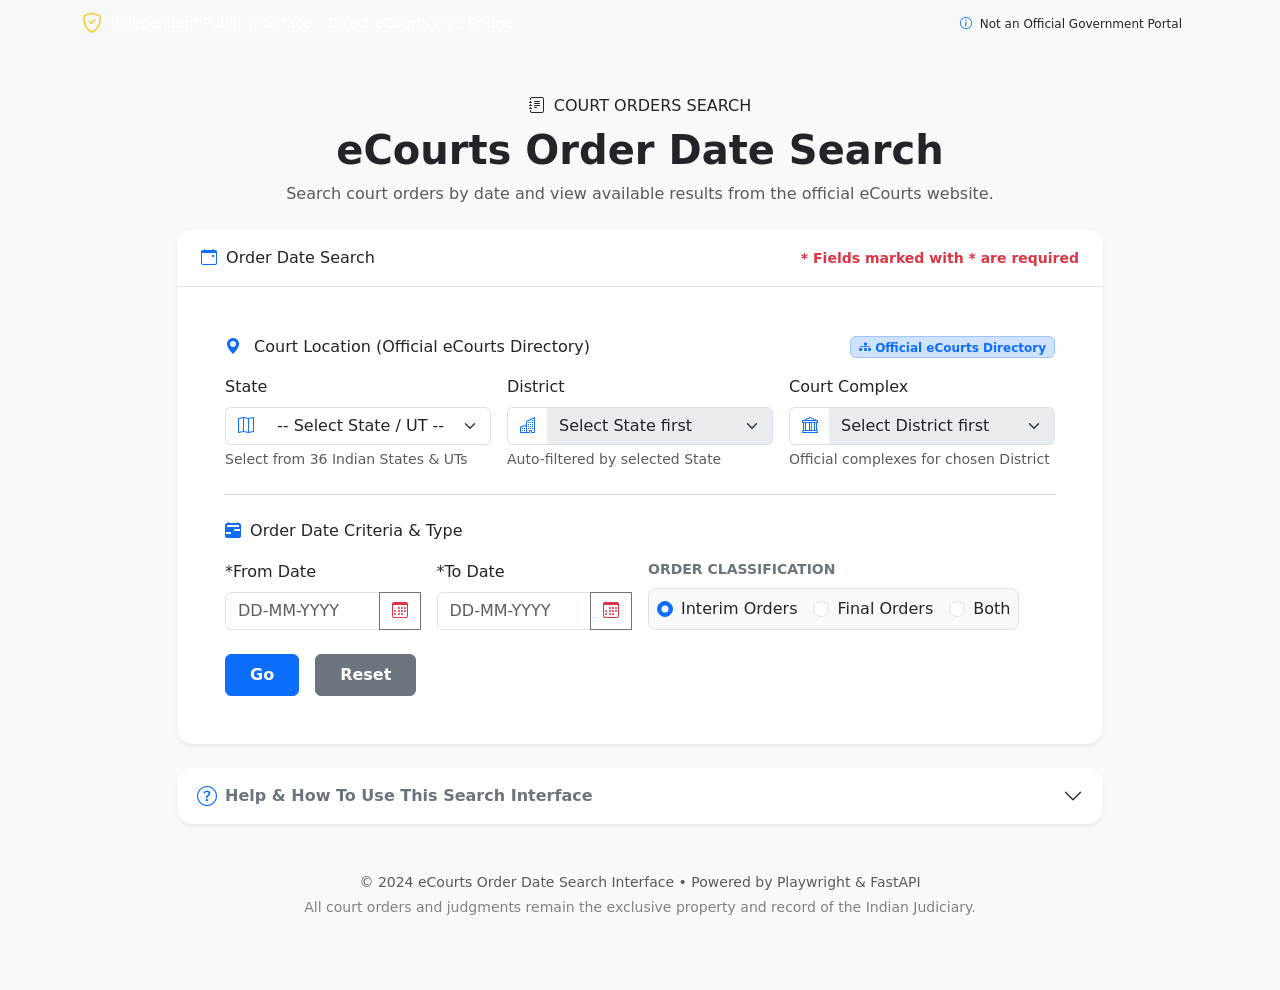
==== app/public/index.html @ ac0c46b9 "Restructure repository into app/ and tests/ layout with automated CAPTCHA and updated documentation" ====
<!DOCTYPE html>
<html lang="en">
<head>
    <meta charset="UTF-8">
    <meta name="viewport" content="width=device-width, initial-scale=1.0">
    <title>eCourts Order Date Search | Official Order Retrieval</title>
    <meta name="description" content="Search court orders by date and view available results from the official eCourts website. Independent search portal.">
    
    <!-- Google Fonts: Inter -->
    <link rel="preconnect" href="https://fonts.googleapis.com">
    <link rel="preconnect" href="https://fonts.gstatic.com" crossorigin>
    <link href="https://fonts.googleapis.com/css2?family=Inter:wght@300;400;500;600;700&display=swap" rel="stylesheet">
    
    <!-- Bootstrap 5 CSS -->
    <link href="https://cdn.jsdelivr.net/npm/bootstrap@5.3.3/dist/css/bootstrap.min.css" rel="stylesheet">
    <!-- Bootstrap Icons -->
    <link rel="stylesheet" href="https://cdn.jsdelivr.net/npm/bootstrap-icons@1.11.3/font/bootstrap-icons.min.css">
    
    <!-- Custom CSS -->
    <link rel="stylesheet" href="/static/styles.css">
</head>
<body class="bg-light">

    <!-- Top Navigation / Disclaimer Banner -->
    <header class="navbar-banner py-2 text-white">
        <div class="container d-flex justify-content-between align-items-center flex-wrap gap-2">
            <div class="d-flex align-items-center gap-2">
                <i class="bi bi-shield-check text-warning fs-5"></i>
                <span class="small fw-medium">Independent Public Interface &bull; Direct eCourts Live Bridge</span>
            </div>
            <div class="badge bg-light text-dark fw-normal rounded-pill px-3 py-1">
                <i class="bi bi-info-circle me-1 text-primary"></i> Not an Official Government Portal
            </div>
        </div>
    </header>

    <main class="container my-4 my-md-5">
        <!-- Main Card Container -->
        <div class="row justify-content-center">
            <div class="col-12 col-xl-10">

                <!-- Header Section -->
                <div class="text-center mb-4">
                    <div class="portal-badge mb-2">
                        <i class="bi bi-journal-text me-1"></i> COURT ORDERS SEARCH
                    </div>
                    <h1 class="portal-title fw-bold">eCourts Order Date Search</h1>
                    <p class="portal-subtitle text-muted mx-auto">
                        Search court orders by date and view available results from the official eCourts website.
                    </p>
                </div>

                <!-- Search Card -->
                <div class="card shadow-sm border-0 rounded-4 overflow-hidden search-card">
                    <div class="card-header bg-white border-bottom py-3 px-4 d-flex justify-content-between align-items-center flex-wrap gap-2">
                        <div class="d-flex align-items-center gap-2">
                            <span class="active-tab-indicator">
                                <i class="bi bi-calendar-event text-primary me-1"></i> Order Date Search
                            </span>
                        </div>
                        <span class="text-danger small fw-semibold">
                            * Fields marked with * are required
                        </span>
                    </div>

                    <div class="card-body p-4 p-md-5">
                        <form id="orderDateSearchForm" novalidate>
                            
                            <!-- Location Section -->
                            <div class="d-flex align-items-center justify-content-between mb-3 flex-wrap gap-2">
                                <div class="section-label mb-0">
                                    <i class="bi bi-geo-alt-fill text-primary me-2"></i>
                                    <span>Court Location (Official eCourts Directory)</span>
                                </div>
                                <span class="badge bg-primary-subtle text-primary border border-primary-subtle px-2 py-1 small">
                                    <i class="bi bi-diagram-3-fill me-1"></i>Official eCourts Directory
                                </span>
                            </div>

                            <div class="row g-3 mb-4">
                                <!-- State Dropdown -->
                                <div class="col-md-4">
                                    <label for="stateSelect" class="form-label required-field">State</label>
                                    <div class="input-group">
                                        <span class="input-group-text bg-white border-end-0"><i class="bi bi-map text-primary"></i></span>
                                        <select class="form-select border-start-0" id="stateSelect" name="state" required>
                                            <option value="" selected disabled>-- Select State / UT --</option>
                                            <option value="Andaman and Nicobar" data-state-code="28">Andaman and Nicobar</option>
                                            <option value="Andhra Pradesh" data-state-code="2">Andhra Pradesh</option>
                                            <option value="Arunachal Pradesh" data-state-code="36">Arunachal Pradesh</option>
                                            <option value="Assam" data-state-code="6">Assam</option>
                                            <option value="Bihar" data-state-code="8">Bihar</option>
                                            <option value="Chandigarh" data-state-code="27">Chandigarh</option>
                                            <option value="Chhattisgarh" data-state-code="18">Chhattisgarh</option>
                                            <option value="Dadra and Nagar Haveli and Daman and Diu" data-state-code="Dadra and Nagar Haveli and Daman and Diu">Dadra and Nagar Haveli and Daman and Diu</option>
                                            <option value="Delhi" data-state-code="26">Delhi</option>
                                            <option value="Goa" data-state-code="30">Goa</option>
                                            <option value="Gujarat" data-state-code="17">Gujarat</option>
                                            <option value="Haryana" data-state-code="Haryana">Haryana</option>
                                            <option value="Himachal Pradesh" data-state-code="Himachal Pradesh">Himachal Pradesh</option>
                                            <option value="Jammu and Kashmir" data-state-code="Jammu and Kashmir">Jammu and Kashmir</option>
                                            <option value="Jharkhand" data-state-code="Jharkhand">Jharkhand</option>
                                            <option value="Karnataka" data-state-code="Karnataka">Karnataka</option>
                                            <option value="Kerala" data-state-code="Kerala">Kerala</option>
                                            <option value="Ladakh" data-state-code="Ladakh">Ladakh</option>
                                            <option value="Lakshadweep" data-state-code="Lakshadweep">Lakshadweep</option>
                                            <option value="Madhya Pradesh" data-state-code="Madhya Pradesh">Madhya Pradesh</option>
                                            <option value="Maharashtra" data-state-code="Maharashtra">Maharashtra</option>
                                            <option value="Manipur" data-state-code="Manipur">Manipur</option>
                                            <option value="Meghalaya" data-state-code="Meghalaya">Meghalaya</option>
                                            <option value="Mizoram" data-state-code="Mizoram">Mizoram</option>
                                            <option value="Nagaland" data-state-code="Nagaland">Nagaland</option>
                                            <option value="Odisha" data-state-code="Odisha">Odisha</option>
                                            <option value="Puducherry" data-state-code="Puducherry">Puducherry</option>
                                            <option value="Punjab" data-state-code="Punjab">Punjab</option>
                                            <option value="Rajasthan" data-state-code="Rajasthan">Rajasthan</option>
                                            <option value="Sikkim" data-state-code="Sikkim">Sikkim</option>
                                            <option value="Tamil Nadu" data-state-code="Tamil Nadu">Tamil Nadu</option>
                                            <option value="Telangana" data-state-code="Telangana">Telangana</option>
                                            <option value="Tripura" data-state-code="Tripura">Tripura</option>
                                            <option value="Uttar Pradesh" data-state-code="Uttar Pradesh">Uttar Pradesh</option>
                                            <option value="Uttarakhand" data-state-code="Uttarakhand">Uttarakhand</option>
                                            <option value="West Bengal" data-state-code="West Bengal">West Bengal</option>
                                        </select>
                                    </div>
                                    <div class="invalid-feedback" id="stateFeedback">Please select a valid State.</div>
                                    <div class="form-text small text-muted">Select from 36 Indian States &amp; UTs</div>
                                </div>

                                <!-- District Dropdown -->
                                <div class="col-md-4">
                                    <label for="districtSelect" class="form-label required-field">District</label>
                                    <div class="input-group">
                                        <span class="input-group-text bg-white border-end-0"><i class="bi bi-buildings text-primary"></i></span>
                                        <select class="form-select border-start-0" id="districtSelect" name="district" required disabled>
                                            <option value="" selected disabled>Select State first</option>
                                        </select>
                                    </div>
                                    <div class="invalid-feedback" id="districtFeedback">Please select a District.</div>
                                    <div class="form-text small text-muted">Auto-filtered by selected State</div>
                                </div>

                                <!-- Court Complex Dropdown -->
                                <div class="col-md-4">
                                    <label for="courtComplexSelect" class="form-label required-field">Court Complex</label>
                                    <div class="input-group">
                                        <span class="input-group-text bg-white border-end-0"><i class="bi bi-bank text-primary"></i></span>
                                        <select class="form-select border-start-0" id="courtComplexSelect" name="court_complex" required disabled>
                                            <option value="" selected disabled>Select District first</option>
                                        </select>
                                    </div>
                                    <div class="invalid-feedback" id="courtComplexFeedback">Please select a Court Complex.</div>
                                    <div class="form-text small text-muted">Official complexes for chosen District</div>
                                </div>
                            </div>

                            <hr class="my-4 text-muted opacity-25">

                            <!-- Order Date Fields (matching screenshot) -->
                            <div class="section-label mb-3">
                                <i class="bi bi-calendar2-range-fill text-primary me-1"></i>
                                <span>Order Date Criteria &amp; Type</span>
                            </div>

                            <div class="row g-3 align-items-center mb-4">
                                <!-- From Date -->
                                <div class="col-12 col-md-4 col-lg-3">
                                    <label for="fromDateInput" class="form-label required-field">*From Date</label>
                                    <div class="input-group">
                                        <input type="text" class="form-control" id="fromDateInput" name="from_date" placeholder="DD-MM-YYYY" required pattern="\d{2}-\d{2}-\d{4}">
                                        <button class="btn btn-outline-secondary datepicker-btn" type="button" id="fromDateBtn" title="Choose date">
                                            <i class="bi bi-calendar3 text-danger"></i>
                                        </button>
                                        <input type="date" id="nativeFromDate" class="visually-hidden">
                                    </div>
                                    <div class="invalid-feedback" id="fromDateFeedback">Valid DD-MM-YYYY required.</div>
                                </div>

                                <!-- To Date -->
                                <div class="col-12 col-md-4 col-lg-3">
                                    <label for="toDateInput" class="form-label required-field">*To Date</label>
                                    <div class="input-group">
                                        <input type="text" class="form-control" id="toDateInput" name="to_date" placeholder="DD-MM-YYYY" required pattern="\d{2}-\d{2}-\d{4}">
                                        <button class="btn btn-outline-secondary datepicker-btn" type="button" id="toDateBtn" title="Choose date">
                                            <i class="bi bi-calendar3 text-danger"></i>
                                        </button>
                                        <input type="date" id="nativeToDate" class="visually-hidden">
                                    </div>
                                    <div class="invalid-feedback" id="toDateFeedback">Valid DD-MM-YYYY required.</div>
                                </div>

                                <!-- Order Type Radio Buttons -->
                                <div class="col-12 col-md-12 col-lg-6">
                                    <label class="form-label d-block text-secondary small fw-bold text-uppercase">Order Classification</label>
                                    <div class="order-type-radios p-2 rounded-3 bg-light border d-inline-flex flex-wrap gap-3">
                                        <div class="form-check form-check-inline m-0">
                                            <input class="form-check-input" type="radio" name="order_type" id="orderTypeInterim" value="interim" checked>
                                            <label class="form-check-label fw-medium" for="orderTypeInterim">Interim Orders</label>
                                        </div>
                                        <div class="form-check form-check-inline m-0">
                                            <input class="form-check-input" type="radio" name="order_type" id="orderTypeFinal" value="final">
                                            <label class="form-check-label fw-medium" for="orderTypeFinal">Final Orders</label>
                                        </div>
                                        <div class="form-check form-check-inline m-0">
                                            <input class="form-check-input" type="radio" name="order_type" id="orderTypeBoth" value="both">
                                            <label class="form-check-label fw-medium" for="orderTypeBoth">Both</label>
                                        </div>
                                    </div>
                                </div>
                            </div>

                            <!-- CAPTCHA Section (Hidden - 100% Automated by Backend) -->
                            <div class="captcha-container-box p-3 rounded-3 border mb-4 bg-white shadow-xs d-none" id="captchaSection">
                                <div class="row align-items-center g-3">
                                    <div class="col-auto">
                                        <label class="form-label fw-semibold text-secondary mb-0">Captcha</label>
                                    </div>
                                    
                                    <!-- Captcha Image Display Box -->
                                    <div class="col-auto">
                                        <div class="captcha-display-frame d-flex align-items-center justify-content-center border rounded px-2" id="captchaFrame">
                                            <img id="captchaImage" src="" alt="CAPTCHA" class="d-none">
                                            <span id="captchaPlaceholderText" class="text-muted small fst-italic">Generated on search</span>
                                        </div>
                                    </div>

                                    <!-- Captcha Controls: Audio and Refresh -->
                                    <div class="col-auto d-flex gap-1">
                                        <button type="button" class="btn btn-outline-secondary btn-sm" id="captchaAudioBtn" title="Play Captcha Audio">
                                            <i class="bi bi-volume-up-fill"></i>
                                        </button>
                                        <button type="button" class="btn btn-outline-secondary btn-sm" id="captchaRefreshBtn" title="Refresh Captcha">
                                            <i class="bi bi-arrow-repeat"></i>
                                        </button>
                                    </div>

                                    <!-- Captcha Input Field -->
                                    <div class="col-12 col-sm-auto d-flex align-items-center gap-2">
                                        <label for="captchaInput" class="form-label required-field mb-0 text-nowrap">*Enter Captcha</label>
                                        <input type="text" class="form-control" id="captchaInput" name="captcha" placeholder="Enter Captcha" style="max-width: 170px;" autocomplete="off" disabled>
                                    </div>
                                    <div class="col-12 d-none" id="captchaHelperMessage">
                                        <div class="small text-primary">
                                            <i class="bi bi-info-circle me-1"></i> Click <strong>Go</strong> to begin; if CAPTCHA verification is required, it will appear here for you to solve.
                                        </div>
                                    </div>
                                </div>
                            </div>

                            <!-- Action Buttons: Go and Reset -->
                            <div class="d-flex align-items-center gap-3 mt-4">
                                <button type="submit" class="btn btn-primary px-4 py-2 fw-semibold d-flex align-items-center gap-2" id="goButton">
                                    <span class="spinner-border spinner-border-sm d-none" id="goSpinner" role="status" aria-hidden="true"></span>
                                    <span id="goButtonText">Go</span>
                                </button>
                                <button type="button" class="btn btn-secondary px-4 py-2 fw-semibold" id="resetButton">
                                    Reset
                                </button>
                            </div>

                        </form>
                    </div>
                </div>

                <!-- Status Feedback & Alerts Box -->
                <div class="mt-4" id="statusContainer" style="display: none;">
                    <div class="alert alert-dismissible fade show d-flex align-items-start gap-3 p-3 rounded-3 shadow-xs" id="statusAlert" role="alert">
                        <div id="statusIcon" class="fs-4"></div>
                        <div class="flex-grow-1">
                            <h6 class="alert-heading fw-bold mb-1" id="statusTitle">Searching...</h6>
                            <p class="mb-0 small" id="statusMessage">Processing your request...</p>
                            <!-- Progress Bar for searching state -->
                            <div class="progress mt-2 d-none" id="statusProgressBar" style="height: 6px;">
                                <div class="progress-bar progress-bar-striped progress-bar-animated bg-primary" role="progressbar" style="width: 100%"></div>
                            </div>
                        </div>
                        <button type="button" class="btn-close" data-bs-dismiss="alert" aria-label="Close"></button>
                    </div>
                </div>

                <!-- Results Section -->
                <div class="card shadow-sm border-0 rounded-4 overflow-hidden mt-4 d-none" id="resultsCard">
                    <div class="card-header bg-white py-3 px-4 d-flex justify-content-between align-items-center flex-wrap gap-2">
                        <div class="d-flex align-items-center gap-2">
                            <i class="bi bi-table text-primary fs-5"></i>
                            <h5 class="fw-bold mb-0">Court Order Records</h5>
                            <span class="badge bg-primary rounded-pill ms-2" id="resultsCountBadge">0 Orders</span>
                        </div>
                        <button class="btn btn-outline-secondary btn-sm" id="exportCsvBtn" title="Export displayed table">
                            <i class="bi bi-download me-1"></i> Export View
                        </button>
                    </div>
                    <div class="card-body p-0">
                        <div class="table-responsive">
                            <table class="table table-hover align-middle mb-0" id="resultsTable">
                                <thead class="table-light">
                                    <tr>
                                        <th scope="col" style="width: 60px;">#</th>
                                        <th scope="col">Case Number &amp; Type</th>
                                        <th scope="col">Party Names</th>
                                        <th scope="col">Order Date</th>
                                        <th scope="col">Order Type / No</th>
                                        <th scope="col">Presiding Court / Judge</th>
                                        <th scope="col" class="text-center" style="width: 170px;">Official Document</th>
                                    </tr>
                                </thead>
                                <tbody id="resultsTableBody">
                                    <!-- Rendered dynamically -->
                                </tbody>
                            </table>
                        </div>
                    </div>
                    <div class="card-footer bg-white text-muted small py-2 px-4 border-top">
                        <i class="bi bi-info-circle me-1 text-primary"></i> Document links open the official order directly from the eCourts portal in a new tab.
                    </div>
                </div>

                <!-- Collapsible Help / How To Section -->
                <div class="accordion shadow-sm rounded-4 border-0 mt-4 overflow-hidden" id="helpAccordion">
                    <div class="accordion-item border-0">
                        <h2 class="accordion-header" id="headingHelp">
                            <button class="accordion-button collapsed fw-semibold text-secondary bg-white" type="button" data-bs-toggle="collapse" data-bs-target="#collapseHelp" aria-expanded="false" aria-controls="collapseHelp">
                                <i class="bi bi-question-circle text-primary me-2 fs-5"></i> Help &amp; How To Use This Search Interface
                            </button>
                        </h2>
                        <div id="collapseHelp" class="accordion-collapse collapse" aria-labelledby="headingHelp" data-bs-parent="#helpAccordion">
                            <div class="accordion-body bg-white pt-2 pb-4 px-4 text-secondary">
                                <div class="row g-4">
                                    <div class="col-md-6">
                                        <h6 class="fw-bold text-dark"><i class="bi bi-1-circle-fill text-primary me-1"></i> Entering Location Fields</h6>
                                        <p class="small mb-2">
                                            Type the exact or standard names of the <strong>State</strong>, <strong>District</strong>, and <strong>Court Complex</strong>.
                                            Leading and trailing spaces are automatically trimmed.
                                        </p>
                                        <div class="p-2 bg-light rounded small">
                                            <strong>Example:</strong><br>
                                            State: <code>Delhi</code><br>
                                            District: <code>New Delhi</code><br>
                                            Court Complex: <code>Patiala House Courts</code>
                                        </div>
                                    </div>

                                    <div class="col-md-6">
                                        <h6 class="fw-bold text-dark"><i class="bi bi-2-circle-fill text-primary me-1"></i> Order Date Criteria</h6>
                                        <p class="small mb-2">
                                            Enter the date range in <code>DD-MM-YYYY</code> format. 
                                            You can click the calendar icon to use the system date picker.
                                        </p>
                                        <ul class="small mb-0 ps-3">
                                            <li><strong>Interim Orders:</strong> Orders issued during proceedings.</li>
                                            <li><strong>Final Orders:</strong> Concluding judgments and decrees.</li>
                                            <li><strong>Both:</strong> Retrieves all available orders.</li>
                                        </ul>
                                    </div>

                                    <div class="col-md-6">
                                        <h6 class="fw-bold text-dark"><i class="bi bi-3-circle-fill text-primary me-1"></i> CAPTCHA Verification</h6>
                                        <p class="small mb-0">
                                            When you click <strong>Go</strong>, the automated browser connects to the portal. If the official portal presents a CAPTCHA challenge, the challenge image will be displayed on screen. Type the characters into the <strong>*Enter Captcha</strong> box and submit to continue.
                                        </p>
                                    </div>

                                    <div class="col-md-6">
                                        <h6 class="fw-bold text-dark"><i class="bi bi-4-circle-fill text-primary me-1"></i> Official Document Links</h6>
                                        <p class="small mb-0">
                                            When results are found, click <strong>Open Official Order</strong>. It opens the authentic eCourts PDF link in a new secure browser tab. No copies are saved locally.
                                        </p>
                                    </div>
                                </div>
                            </div>
                        </div>
                    </div>
                </div>

                <!-- Footer -->
                <footer class="text-center text-muted small mt-5 mb-4">
                    <p class="mb-1">&copy; 2024 eCourts Order Date Search Interface &bull; Powered by Playwright &amp; FastAPI</p>
                    <p class="opacity-75">All court orders and judgments remain the exclusive property and record of the Indian Judiciary.</p>
                </footer>

            </div>
        </div>
    </main>

    <!-- Bootstrap 5 JS Bundle -->
    <script src="https://cdn.jsdelivr.net/npm/bootstrap@5.3.3/dist/js/bootstrap.bundle.min.js"></script>

    <!-- Modular Custom JavaScript Files -->
    <script src="/static/search_results.js"></script>
    <script src="/static/search.js"></script>
    <script src="/static/app.js"></script>
</body>
</html>
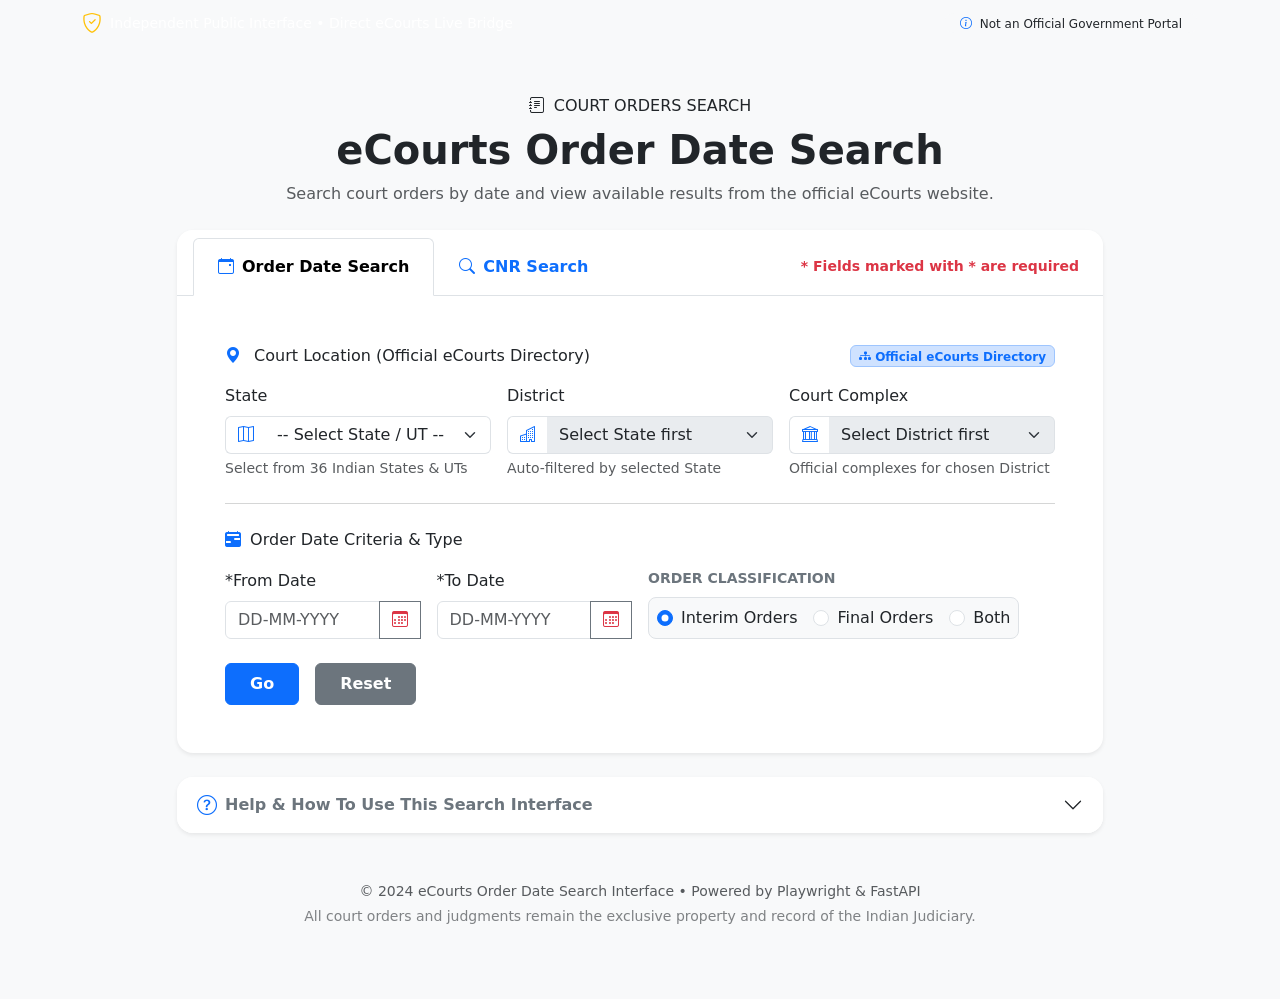
==== commit 95d4d0c7: "new changes" ====
--- a/app/public/index.html
+++ b/app/public/index.html
@@ -50,21 +50,48 @@
                     </p>
                 </div>
 
-                <!-- Search Card -->
+                <!-- Search Card with Order Date and CNR Tabs -->
                 <div class="card shadow-sm border-0 rounded-4 overflow-hidden search-card">
-                    <div class="card-header bg-white border-bottom py-3 px-4 d-flex justify-content-between align-items-center flex-wrap gap-2">
-                        <div class="d-flex align-items-center gap-2">
-                            <span class="active-tab-indicator">
-                                <i class="bi bi-calendar-event text-primary me-1"></i> Order Date Search
+                    <!-- Tab Navigation Header -->
+                    <div class="card-header bg-white border-bottom p-0">
+                        <div class="d-flex justify-content-between align-items-center flex-wrap px-3 pt-2">
+                            <ul class="nav nav-tabs border-0 search-tabs-nav m-0" id="searchTabNav" role="tablist">
+                                <li class="nav-item" role="presentation">
+                                    <button class="nav-link active py-3 px-4 fw-semibold search-tab-btn" 
+                                            id="tab-order-date" 
+                                            data-bs-toggle="tab" 
+                                            data-bs-target="#pane-order-date" 
+                                            type="button" 
+                                            role="tab" 
+                                            aria-controls="pane-order-date" 
+                                            aria-selected="true">
+                                        <i class="bi bi-calendar-event me-2 text-primary"></i>Order Date Search
+                                    </button>
+                                </li>
+                                <li class="nav-item" role="presentation">
+                                    <button class="nav-link py-3 px-4 fw-semibold search-tab-btn" 
+                                            id="tab-cnr" 
+                                            data-bs-toggle="tab" 
+                                            data-bs-target="#pane-cnr" 
+                                            type="button" 
+                                            role="tab" 
+                                            aria-controls="pane-cnr" 
+                                            aria-selected="false">
+                                        <i class="bi bi-search me-2 text-primary"></i>CNR Search
+                                    </button>
+                                </li>
+                            </ul>
+                            <span class="text-danger small fw-semibold my-2 me-2">
+                                * Fields marked with * are required
                             </span>
                         </div>
-                        <span class="text-danger small fw-semibold">
-                            * Fields marked with * are required
-                        </span>
                     </div>
 
                     <div class="card-body p-4 p-md-5">
-                        <form id="orderDateSearchForm" novalidate>
+                        <div class="tab-content" id="searchTabContent">
+                            <!-- TAB 1: Order Date Search Pane -->
+                            <div class="tab-pane fade show active" id="pane-order-date" role="tabpanel" aria-labelledby="tab-order-date">
+                                <form id="orderDateSearchForm" novalidate>
                             
                             <!-- Location Section -->
                             <div class="d-flex align-items-center justify-content-between mb-3 flex-wrap gap-2">
@@ -92,35 +119,35 @@
                                             <option value="Bihar" data-state-code="8">Bihar</option>
                                             <option value="Chandigarh" data-state-code="27">Chandigarh</option>
                                             <option value="Chhattisgarh" data-state-code="18">Chhattisgarh</option>
-                                            <option value="Dadra and Nagar Haveli and Daman and Diu" data-state-code="Dadra and Nagar Haveli and Daman and Diu">Dadra and Nagar Haveli and Daman and Diu</option>
                                             <option value="Delhi" data-state-code="26">Delhi</option>
                                             <option value="Goa" data-state-code="30">Goa</option>
                                             <option value="Gujarat" data-state-code="17">Gujarat</option>
-                                            <option value="Haryana" data-state-code="Haryana">Haryana</option>
-                                            <option value="Himachal Pradesh" data-state-code="Himachal Pradesh">Himachal Pradesh</option>
-                                            <option value="Jammu and Kashmir" data-state-code="Jammu and Kashmir">Jammu and Kashmir</option>
-                                            <option value="Jharkhand" data-state-code="Jharkhand">Jharkhand</option>
-                                            <option value="Karnataka" data-state-code="Karnataka">Karnataka</option>
-                                            <option value="Kerala" data-state-code="Kerala">Kerala</option>
-                                            <option value="Ladakh" data-state-code="Ladakh">Ladakh</option>
-                                            <option value="Lakshadweep" data-state-code="Lakshadweep">Lakshadweep</option>
-                                            <option value="Madhya Pradesh" data-state-code="Madhya Pradesh">Madhya Pradesh</option>
-                                            <option value="Maharashtra" data-state-code="Maharashtra">Maharashtra</option>
-                                            <option value="Manipur" data-state-code="Manipur">Manipur</option>
-                                            <option value="Meghalaya" data-state-code="Meghalaya">Meghalaya</option>
-                                            <option value="Mizoram" data-state-code="Mizoram">Mizoram</option>
-                                            <option value="Nagaland" data-state-code="Nagaland">Nagaland</option>
-                                            <option value="Odisha" data-state-code="Odisha">Odisha</option>
-                                            <option value="Puducherry" data-state-code="Puducherry">Puducherry</option>
-                                            <option value="Punjab" data-state-code="Punjab">Punjab</option>
-                                            <option value="Rajasthan" data-state-code="Rajasthan">Rajasthan</option>
-                                            <option value="Sikkim" data-state-code="Sikkim">Sikkim</option>
-                                            <option value="Tamil Nadu" data-state-code="Tamil Nadu">Tamil Nadu</option>
-                                            <option value="Telangana" data-state-code="Telangana">Telangana</option>
-                                            <option value="Tripura" data-state-code="Tripura">Tripura</option>
-                                            <option value="Uttar Pradesh" data-state-code="Uttar Pradesh">Uttar Pradesh</option>
-                                            <option value="Uttarakhand" data-state-code="Uttarakhand">Uttarakhand</option>
-                                            <option value="West Bengal" data-state-code="West Bengal">West Bengal</option>
+                                            <option value="Haryana" data-state-code="14">Haryana</option>
+                                            <option value="Himachal Pradesh" data-state-code="5">Himachal Pradesh</option>
+                                            <option value="Jammu and Kashmir" data-state-code="12">Jammu and Kashmir</option>
+                                            <option value="Jharkhand" data-state-code="7">Jharkhand</option>
+                                            <option value="Karnataka" data-state-code="3">Karnataka</option>
+                                            <option value="Kerala" data-state-code="4">Kerala</option>
+                                            <option value="Ladakh" data-state-code="33">Ladakh</option>
+                                            <option value="Lakshadweep" data-state-code="37">Lakshadweep</option>
+                                            <option value="Madhya Pradesh" data-state-code="23">Madhya Pradesh</option>
+                                            <option value="Maharashtra" data-state-code="1">Maharashtra</option>
+                                            <option value="Manipur" data-state-code="25">Manipur</option>
+                                            <option value="Meghalaya" data-state-code="21">Meghalaya</option>
+                                            <option value="Mizoram" data-state-code="19">Mizoram</option>
+                                            <option value="Nagaland" data-state-code="34">Nagaland</option>
+                                            <option value="Odisha" data-state-code="11">Odisha</option>
+                                            <option value="Puducherry" data-state-code="35">Puducherry</option>
+                                            <option value="Punjab" data-state-code="22">Punjab</option>
+                                            <option value="Rajasthan" data-state-code="9">Rajasthan</option>
+                                            <option value="Sikkim" data-state-code="24">Sikkim</option>
+                                            <option value="Tamil Nadu" data-state-code="10">Tamil Nadu</option>
+                                            <option value="Telangana" data-state-code="29">Telangana</option>
+                                            <option value="The Dadra And Nagar Haveli And Daman And Diu" data-state-code="38">The Dadra And Nagar Haveli And Daman And Diu</option>
+                                            <option value="Tripura" data-state-code="20">Tripura</option>
+                                            <option value="Uttar Pradesh" data-state-code="13">Uttar Pradesh</option>
+                                            <option value="Uttarakhand" data-state-code="15">Uttarakhand</option>
+                                            <option value="West Bengal" data-state-code="16">West Bengal</option>
                                         </select>
                                     </div>
                                     <div class="invalid-feedback" id="stateFeedback">Please select a valid State.</div>
@@ -259,6 +286,56 @@
                             </div>
 
                         </form>
+                            </div>
+                            <!-- END TAB 1: Order Date Search Pane -->
+
+                            <!-- TAB 2: CNR Search Pane -->
+                            <div class="tab-pane fade" id="pane-cnr" role="tabpanel" aria-labelledby="tab-cnr">
+                                <form id="cnrSearchForm" novalidate>
+                                    <div class="cnr-search-container mx-auto" style="max-width: 620px;">
+                                        <!-- Header matching specification -->
+                                        <h2 class="cnr-title text-center mb-1">Search by CNR number</h2>
+                                        <p class="text-muted text-center small mb-4">Enter CNR Number, for example TSHM010063492024</p>
+
+                                        <!-- Pill-shaped 16-digit CNR input -->
+                                        <div class="mb-4">
+                                            <input type="text" 
+                                                   class="form-control form-control-lg text-center rounded-pill cnr-number-input fw-semibold" 
+                                                   id="cinoInput" 
+                                                   name="cino" 
+                                                   placeholder="Enter 16 digit CNR number" 
+                                                   maxlength="16" 
+                                                   autocomplete="off" 
+                                                   required>
+                                            <div class="invalid-feedback text-center" id="cnrFeedback">
+                                                Please enter a valid 16-character alphanumeric CNR number (e.g. TSHM010063492024).
+                                            </div>
+                                        </div>
+
+                                        <!-- Hidden automated CAPTCHA container (processed 100% in background) -->
+                                        <div class="d-none" id="cnrCaptchaSection">
+                                            <img id="cnrCaptchaImage" src="" alt="CAPTCHA">
+                                            <span id="cnrCaptchaPlaceholderText"></span>
+                                            <button type="button" id="cnrCaptchaAudioBtn"></button>
+                                            <button type="button" id="cnrCaptchaRefreshBtn"></button>
+                                            <input type="text" id="cnrCaptchaInput" name="fcaptcha_code">
+                                        </div>
+
+                                        <!-- Action Buttons: Search and Reset -->
+                                        <div class="d-flex align-items-center justify-content-center gap-3 mt-4">
+                                            <button type="submit" class="btn btn-primary px-4 py-2 fw-semibold d-flex align-items-center gap-2" id="cnrGoButton">
+                                                <span class="spinner-border spinner-border-sm d-none" id="cnrSpinner" role="status" aria-hidden="true"></span>
+                                                <span id="cnrGoButtonText">Search</span>
+                                            </button>
+                                            <button type="button" class="btn btn-secondary px-4 py-2 fw-semibold" id="cnrResetButton">
+                                                Reset
+                                            </button>
+                                        </div>
+                                    </div>
+                                </form>
+                            </div>
+                            <!-- END TAB 2: CNR Search Pane -->
+                        </div>
                     </div>
                 </div>
 
@@ -312,6 +389,31 @@
                     </div>
                     <div class="card-footer bg-white text-muted small py-2 px-4 border-top">
                         <i class="bi bi-info-circle me-1 text-primary"></i> Document links open the official order directly from the eCourts portal in a new tab.
+                    </div>
+                </div>
+
+                <!-- CNR Status Feedback & Alerts Box -->
+                <div class="mt-4" id="cnrStatusContainer" style="display: none;">
+                    <div class="alert alert-dismissible fade show d-flex align-items-start gap-3 p-3 rounded-3 shadow-xs" id="cnrStatusAlert" role="alert">
+                        <div id="cnrStatusIcon" class="fs-4"></div>
+                        <div class="flex-grow-1">
+                            <h6 class="alert-heading fw-bold mb-1" id="cnrStatusTitle">Searching...</h6>
+                            <p class="mb-0 small" id="cnrStatusMessage">Processing your request...</p>
+                            <div class="progress mt-2 d-none" id="cnrStatusProgressBar" style="height: 6px;">
+                                <div class="progress-bar progress-bar-striped progress-bar-animated bg-primary" role="progressbar" style="width: 100%"></div>
+                            </div>
+                        </div>
+                        <button type="button" class="btn-close" data-bs-dismiss="alert" aria-label="Close"></button>
+                    </div>
+                </div>
+
+                <!-- CNR Results Section (Original Official eCourts Format) -->
+                <div id="cnrResultsCard" class="mt-4 d-none">
+                    <div id="history_cnr" class="bg-white p-3 p-md-4 rounded-3 border shadow-xs">
+                        <!-- Exact casetype_list data tables rendered here -->
+                    </div>
+                    <div id="caseBusinessDiv_cnr" class="bg-white p-3 p-md-4 rounded-3 border shadow-xs mt-3" style="display: none;">
+                        <!-- Daily Status details on clicking hearing date rendered here -->
                     </div>
                 </div>
 
@@ -366,6 +468,16 @@
                                             When results are found, click <strong>Open Official Order</strong>. It opens the authentic eCourts PDF link in a new secure browser tab. No copies are saved locally.
                                         </p>
                                     </div>
+
+                                    <div class="col-md-6">
+                                        <h6 class="fw-bold text-dark"><i class="bi bi-5-circle-fill text-primary me-1"></i> CNR Number Search</h6>
+                                        <p class="small mb-2">
+                                            Enter your unique 16-character <strong>CNR Number</strong> (e.g., <code>MHAU019999992015</code>) on the <strong>CNR Search</strong> tab.
+                                        </p>
+                                        <p class="small mb-0">
+                                            The system automatically performs security verification, fetches complete case details, petitioner vs. respondent records, hearing timelines, and downloadable official court orders.
+                                        </p>
+                                    </div>
                                 </div>
                             </div>
                         </div>
@@ -382,12 +494,47 @@
         </div>
     </main>
 
+    <!-- Modal Orders / PDF Viewer (Reproducing Official eCourts Modal) -->
+    <div aria-hidden="true" aria-label="Orders panel" class="modal fade" id="modalOders" tabindex="-1">
+        <div class="modal-dialog modal-xl modal-dialog-centered">
+            <div class="modal-content shadow-lg border-0">
+                <div class="modal-header bg-light py-2 px-3">
+                    <h2 class="modal-title h5 mb-0 fw-bold">PDF Viewer</h2>
+                    <div class="d-flex align-items-center gap-2">
+                        <a id="modalOrderExternalLink" href="#" target="_blank" rel="noopener noreferrer" class="btn btn-sm btn-outline-primary d-none">
+                            <i class="bi bi-box-arrow-up-right me-1"></i> Open in New Tab
+                        </a>
+                        <button aria-label="Close" class="btn-close" data-bs-dismiss="modal" onclick="closefile()" type="button"></button>
+                    </div>
+                </div>
+                <div class="modal-body p-0" id="modal_order_body" style="min-height: 620px;">
+                </div>
+            </div>
+        </div>
+    </div>
+
+    <!-- Modal Case Acknowledgement / QR Code (Reproducing Official eCourts Modal) -->
+    <div aria-hidden="true" aria-label="View QR Code or Cause Title" aria-modal="true" class="modal fade" id="modal-ack" role="dialog" tabindex="-1">
+        <div class="modal-dialog modal-lg modal-dialog-centered">
+            <div class="modal-content shadow-lg border-0">
+                <div class="modal-header bg-light py-2 px-3">
+                    <h2 class="modal-title h5 mb-0 fw-bold">Acknowlegement</h2>
+                    <button aria-label="Close" class="btn-close" data-bs-dismiss="modal" type="button"></button>
+                </div>
+                <div class="modal-body p-4" id="modal_ack_body">
+                </div>
+            </div>
+        </div>
+    </div>
+
     <!-- Bootstrap 5 JS Bundle -->
     <script src="https://cdn.jsdelivr.net/npm/bootstrap@5.3.3/dist/js/bootstrap.bundle.min.js"></script>
 
     <!-- Modular Custom JavaScript Files -->
-    <script src="/static/search_results.js"></script>
-    <script src="/static/search.js"></script>
-    <script src="/static/app.js"></script>
+    <script src="/static/search_results.js?v=20261018_2"></script>
+    <script src="/static/search.js?v=20261018_2"></script>
+    <script src="/static/cnr_search.js?v=20261018_2"></script>
+    <script src="/static/app.js?v=20261018_2"></script>
 </body>
 </html>
+
